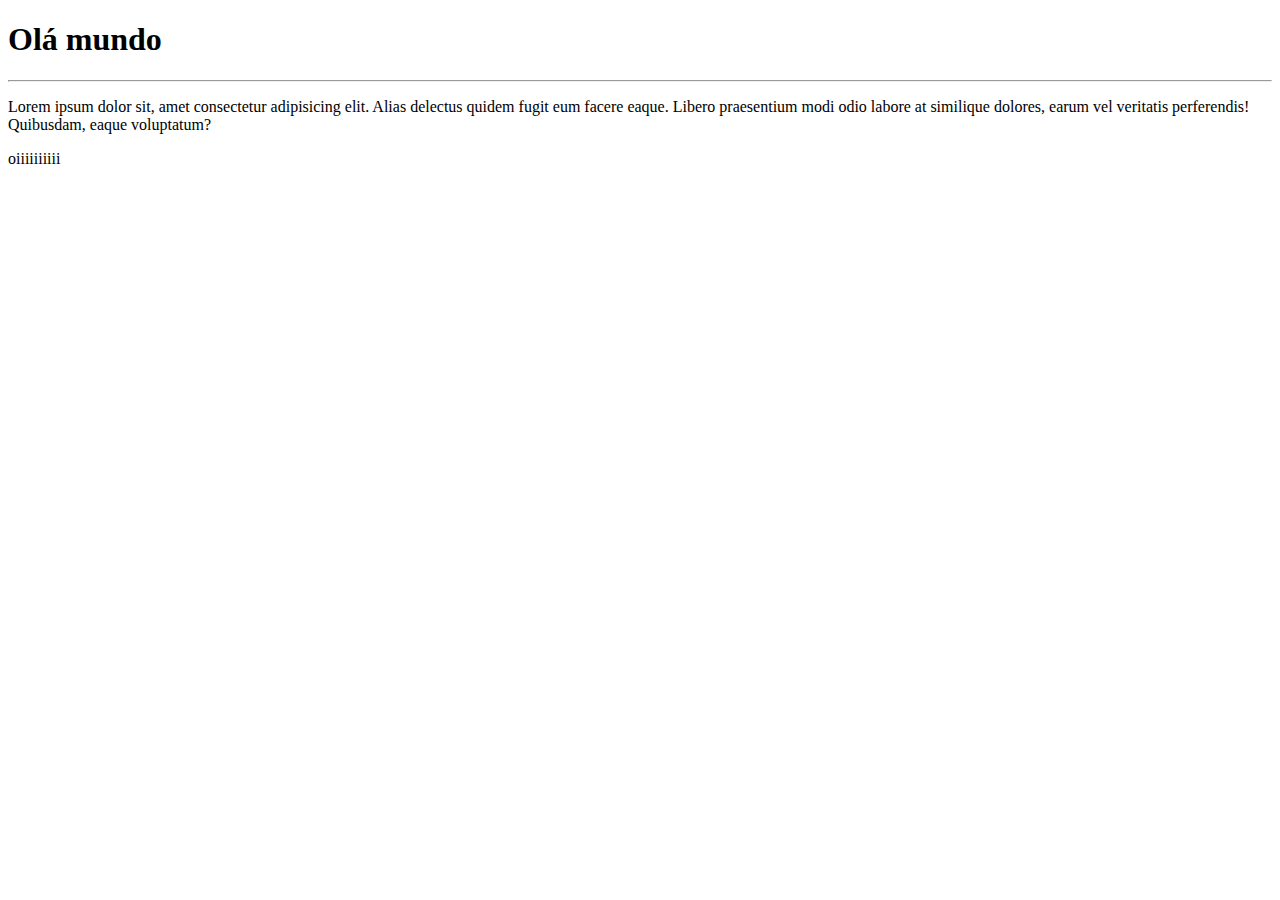
==== index.html @ c362e143 "index do blog" ====
<!DOCTYPE Html>
<html lang="pt-br">
<head>
    <meta charset="utf-8">
    <meta name="viewport" content="width=device-width, initial-scale= 1.0">
    <title>Meu primeiro site em repositório</title>

</head>
<body>
    <h1>Olá mundo</h1>
    <hr>
    <p>Lorem ipsum dolor sit, amet consectetur adipisicing elit. Alias delectus quidem fugit eum facere eaque. Libero praesentium modi odio labore at similique dolores, earum vel veritatis perferendis! Quibusdam, eaque voluptatum?</p>
    <p> oiiiiiiiiii </p>


</body>
</html>
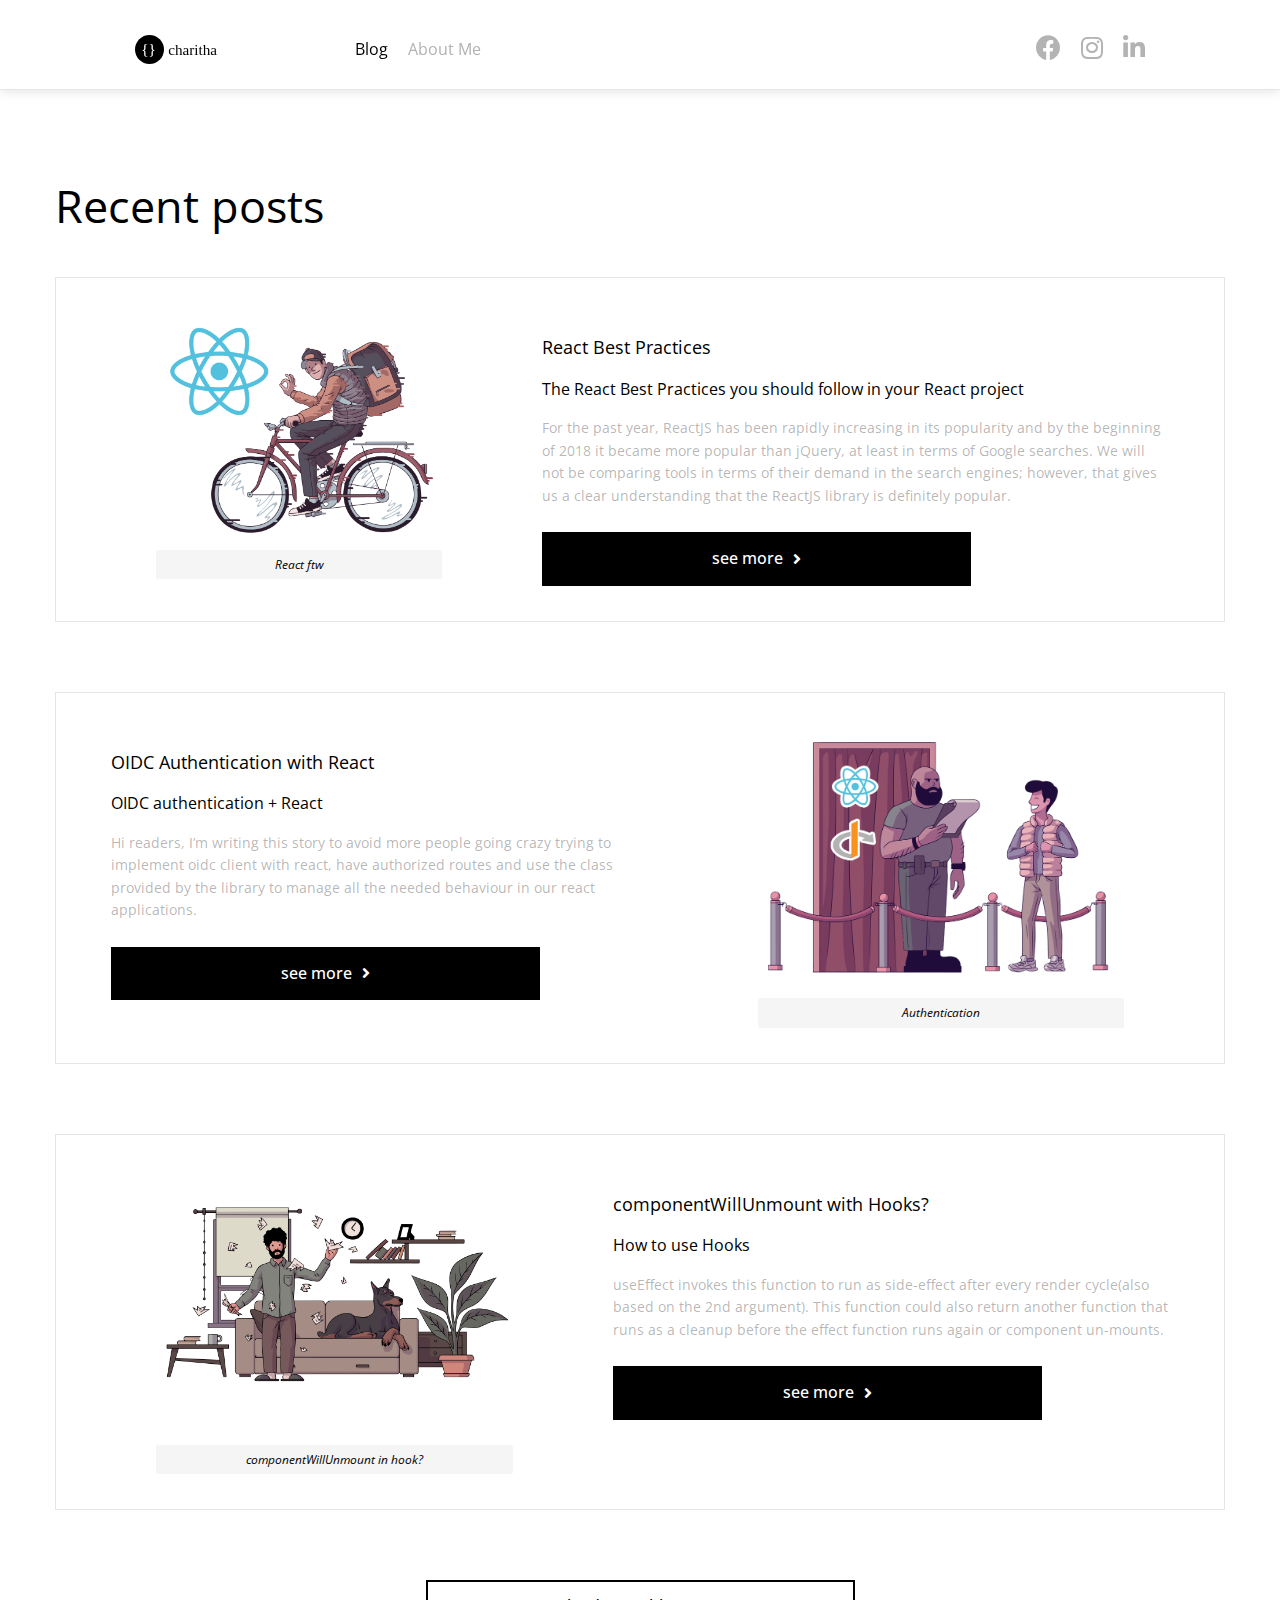
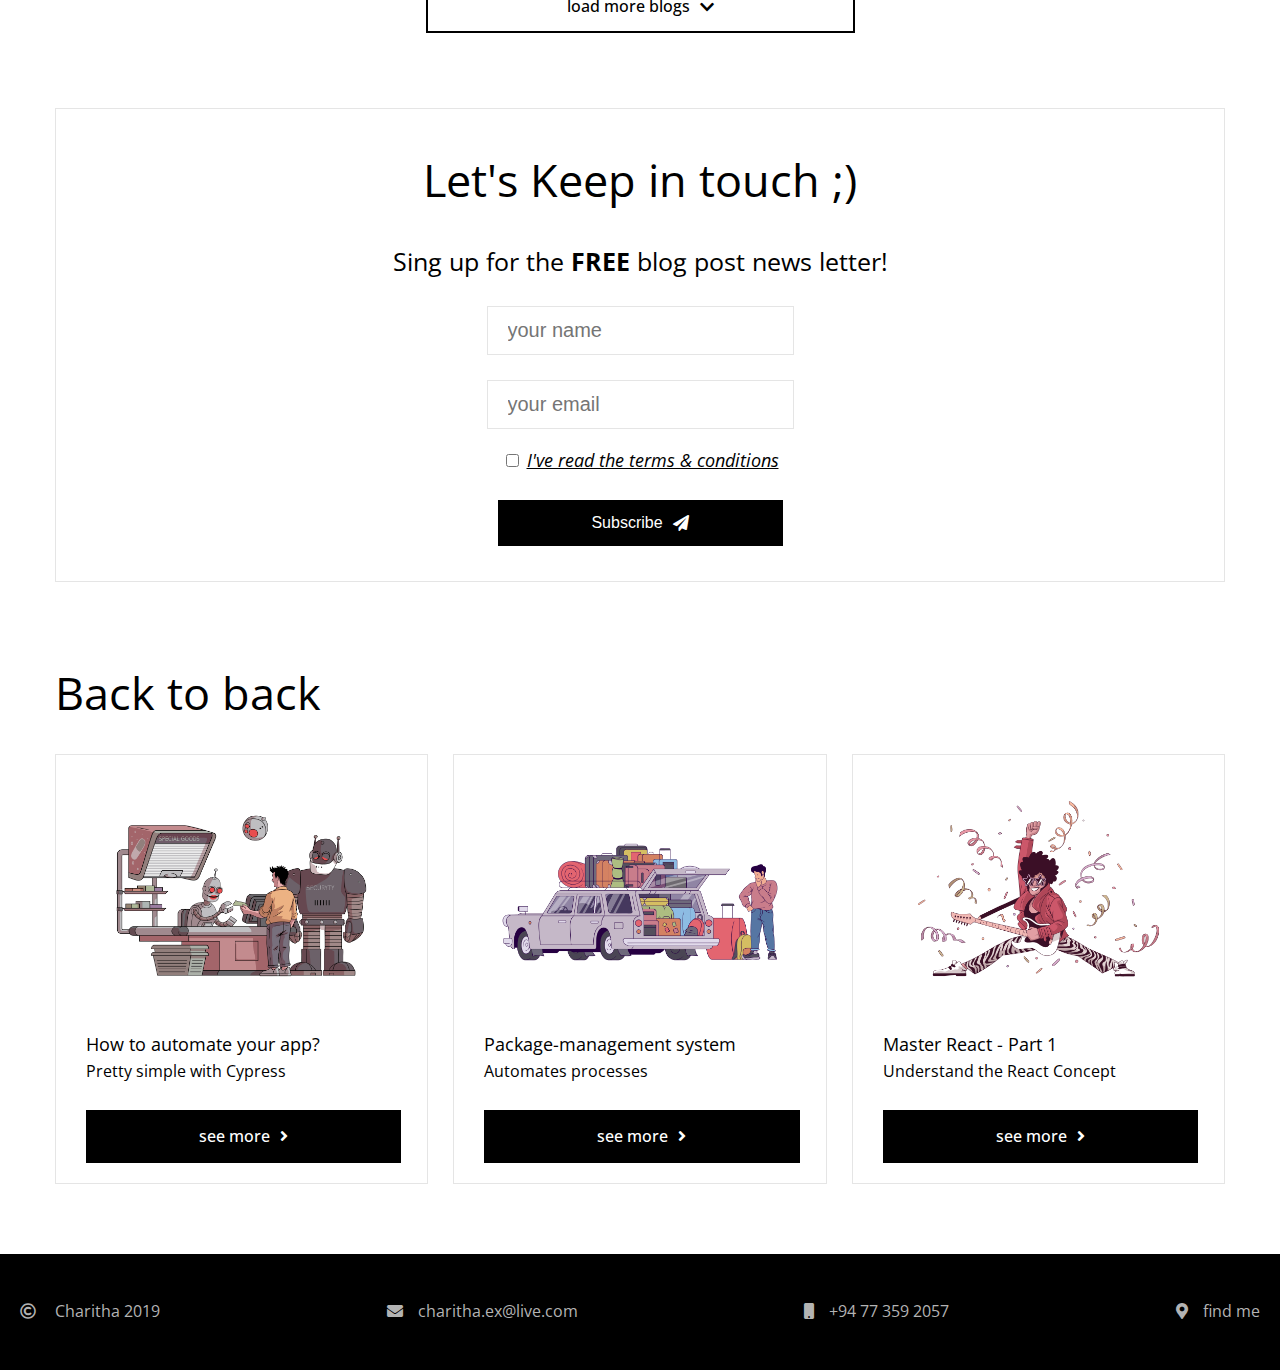
==== commit 247b471e: "adicao de template do blog" ====
--- a/index.html
+++ b/index.html
@@ -1,17 +1,234 @@
-<!DOCTYPE Html>
-<html lang="pt-br">
-<head>
-    <meta charset="utf-8">
-    <meta name="viewport" content="width=device-width, initial-scale= 1.0">
-    <title>Meu primeiro site em repositório</title>
-
-</head>
-<body>
-    <h1>Olá mundo</h1>
-    <hr>
-    <p>Lorem ipsum dolor sit, amet consectetur adipisicing elit. Alias delectus quidem fugit eum facere eaque. Libero praesentium modi odio labore at similique dolores, earum vel veritatis perferendis! Quibusdam, eaque voluptatum?</p>
-    <p> oiiiiiiiiii </p>
-
-
-</body>
-</html>+<!DOCTYPE html>
+<html lang="en">
+  <head>
+    <meta charset="UTF-8" />
+    <meta name="viewport" content="width=device-width, initial-scale=1.0" />
+    <meta http-equiv="X-UA-Compatible" content="ie=edge" />
+    <title>Personal blog</title>
+    <link rel="stylesheet" href="./styles/pages/home.css" />
+    <link
+      href="https://fonts.googleapis.com/css?family=Open+Sans:300,400,600,700&display=swap"
+      rel="stylesheet"
+    />
+    <link
+      rel="stylesheet"
+      href="https://cdnjs.cloudflare.com/ajax/libs/font-awesome/5.11.2/css/all.css"
+    />
+  </head>
+  <body>
+    <div class="home-page">
+      <header>
+        <nav id="menu">
+          <ul>
+            <li class="logo">
+              <figure>
+                <img src="./assets/dummy/site-logo.svg" alt="logo" />
+              </figure>
+            </li>
+            <li><a href="index.html" class="current">Blog</a></li>
+            <li><a href="#">About Me</a></li>
+            <li class="socials">
+              <ul>
+                <li>
+                  <a
+                    href="https://www.facebook.com/charitha.goonewardena"
+                    target="_blank"
+                    ><i class="fab fa-facebook"></i
+                  ></a>
+                </li>
+                <li>
+                  <a href="#"><i class="fab fa-instagram"></i></a>
+                </li>
+                <li>
+                  <a
+                    href="https://www.linkedin.com/in/charitha-g/"
+                    target="_blank"
+                    ><i class="fab fa-linkedin-in"></i
+                  ></a>
+                </li>
+              </ul>
+            </li>
+            <li class="icon" href="javascript:void(0);" onclick="myFunction()">
+              <i class="fas fa-bars"></i>
+            </li>
+          </ul>
+        </nav>
+      </header>
+
+      <section class="container">
+        <section class="recent-posts">
+          <h1>Recent posts</h1>
+
+          <article>
+            <figure>
+              <img
+                src="./assets//dummy/eastwood-order-completed.png"
+                alt="blog-image"
+              />
+              <figcaption>React ftw</figcaption>
+            </figure>
+            <section class="content">
+              <h2 class="title">React Best Practices</h2>
+              <h3 class="sub-title">
+                The React Best Practices you should follow in your React project
+              </h3>
+              <p class="summary">
+                For the past year, ReactJS has been rapidly increasing in
+                its popularity and by the beginning of 2018 it became more
+                popular than jQuery, at least in terms of Google searches. We
+                will not be comparing tools in terms of their demand in the
+                search engines; however, that gives us a clear understanding
+                that the ReactJS library is definitely popular.
+              </p>
+              <a href="./pages/blog-post.html" class="btn">
+                see more <i class="fas fa-angle-right"></i>
+              </a>
+            </section>
+          </article>
+
+          <article>
+            <figure>
+              <img
+                src="./assets//dummy/eastwood-delivery.png"
+                alt="blog-image"
+              />
+              <figcaption>Authentication</figcaption>
+            </figure>
+            <section class="content">
+              <h2 class="title">OIDC Authentication with React</h2>
+              <h3 class="sub-title">OIDC authentication + React</h3>
+              <p class="summary">
+                Hi readers, I’m writing this story to avoid more people going
+                crazy trying to implement oidc client with react, have
+                authorized routes and use the class provided by the library to
+                manage all the needed behaviour in our react applications.
+              </p>
+              <a href="./pages/blog-post.html" class="btn"
+                >see more <i class="fas fa-angle-right"></i
+              ></a>
+            </section>
+          </article>
+
+          <article>
+            <figure>
+              <img
+                src="./assets//dummy/eastwood-unsubscribed.png"
+                alt="blog-image"
+              />
+              <figcaption>componentWillUnmount in hook?</figcaption>
+            </figure>
+            <section class="content">
+              <h2 class="title">componentWillUnmount with Hooks?</h2>
+              <h3 class="sub-title">How to use Hooks</h3>
+              <p class="summary">
+                useEffect invokes this function to run as side-effect after
+                every render cycle(also based on the 2nd argument). This
+                function could also return another function that runs as a
+                cleanup before the effect function runs again or component
+                un-mounts.
+              </p>
+              <a href="./pages/blog-post.html" class="btn"
+                >see more <i class="fas fa-angle-right"></i
+              ></a>
+            </section>
+          </article>
+
+          <section class="more-blogs">
+            <a class="btn" href="#"
+              >load more blogs<i class="fas fa-chevron-down"></i>
+            </a>
+          </section>
+        </section>
+
+        <section class="subscribe">
+          <h1>Let's Keep in touch ;)</h1>
+          <p>Sing up for the <strong>FREE</strong> blog post news letter!</p>
+          <input type="text" placeholder="your name" />
+          <input type="email" placeholder="your email" />
+          <label>
+            <input type="checkbox" value="" />
+            <ins><i> I've read the terms & conditions </i></ins>
+          </label>
+          <button class="btn subs-btn">
+            Subscribe<i class="fas fa-paper-plane"></i>
+          </button>
+        </section>
+
+        <section class="old-posts">
+          <h1>Back to back</h1>
+          <div class="posts-wrapper">
+            <article>
+              <figure>
+                <img
+                  src="./assets//dummy/payment-processed-2.png"
+                  alt="blog-image"
+                />
+              </figure>
+              <section class="content">
+                <h2>How to automate your app?</h2>
+                <h3>Pretty simple with Cypress</h3>
+                <a href="./pages/blog-post.html" class="btn">
+                  see more
+                  <i class="fas fa-angle-right"></i>
+                </a>
+              </section>
+            </article>
+
+            <article>
+              <figure>
+                <img
+                  src="./assets//dummy/eastwood-downloading.png"
+                  alt="blog-image"
+                />
+              </figure>
+              <section class="content">
+                <h2>Package-management system</h2>
+                <h3>Automates processes</h3>
+                <a href="./pages/blog-post.html" class="btn">
+                  see more
+                  <i class="fas fa-angle-right"></i>
+                </a>
+              </section>
+            </article>
+
+            <article>
+              <figure>
+                <img src="./assets//dummy/eastwood-done.png" alt="blog-image" />
+              </figure>
+              <section class="content">
+                <h2>Master React - Part 1</h2>
+                <h3>Understand the React Concept</h3>
+                <a href="./pages/blog-post.html" class="btn">
+                  see more
+                  <i class="fas fa-angle-right"></i>
+                </a>
+              </section>
+            </article>
+          </div>
+        </section>
+      </section>
+
+      <footer>
+        <ul>
+          <li><i class="far fa-copyright"></i> Charitha 2019</li>
+          <li><i class="fas fa-envelope"></i>charitha.ex@live.com</li>
+          <li><i class="fas fa-mobile"></i>+94 77 359 2057</li>
+          <li><i class="fas fa-map-marker-alt"></i>find me</li>
+        </ul>
+      </footer>
+    </div>
+
+    <script>
+      function myFunction() {
+        var x = document.getElementById("menu");
+        console.log("menu clicked");
+        console.log(x.className);
+        if (x.className === "") {
+          x.className += " responsive";
+        } else {
+          x.className = "";
+        }
+      }
+    </script>
+  </body>
+</html>
--- a/styles/pages/home.css
+++ b/styles/pages/home.css
@@ -0,0 +1,183 @@
+/* imports common/reusable styles */
+@import "../base/reset.css"; /* removes browser default styles */
+@import "../base/typography.css"; /* add styles related to font face */
+@import "../base/container.css"; /* add styles related to header */
+@import "../components/header.css"; /* add styles related to header */
+@import "../components/button.css"; /* add styles related to buttons */
+@import "../components/input.css"; /* add styles related to buttons */
+@import "../components/subscribe.css"; /* add styles related to buttons */
+@import "../components/footer.css"; /* add styles related to footer */
+
+/* Grid layout of the home page */
+.home-page {
+  display: grid;
+  grid-template-columns: 1fr;
+  grid-template-areas:
+    "header"
+    "main"
+    "footer";
+}
+
+header {
+  grid-area: header;
+}
+
+.container {
+  grid-area: main;
+}
+
+footer {
+  grid-area: footer;
+}
+
+/* Rest of the styles*/
+
+.recent-posts {
+  margin-top: 80px;
+}
+
+.recent-posts h1 {
+  margin: 25px 0;
+}
+
+.recent-posts article {
+  border: 1px solid rgba(0, 0, 0, 0.1);
+  margin: 35px 0;
+  padding: 30px 30px 20px 30px;
+  transition: all 0.3s ease-out;
+}
+
+.recent-posts article:hover {
+  box-shadow: 0 10px 20px 0 rgba(0, 0, 0, 0.1);
+}
+
+article figure {
+  width: 100%;
+}
+
+figure img {
+  width: 100%;
+}
+
+article .content {
+  display: flex;
+  flex-direction: column;
+  align-items: center;
+}
+
+article .title {
+  margin-top: 20px;
+}
+
+article .sub-title {
+  margin-top: 15px;
+}
+
+article .summary {
+  margin-top: 15px;
+  color: rgba(0, 0, 0, 0.3);
+  text-align: center;
+}
+
+article .btn {
+  margin-top: 25px;
+}
+
+article figure  figcaption{
+  text-align: center;
+  background: rgba(0, 0, 0, 0.04);
+  border-radius: 2px;
+  font-style: italic;
+  font-size: 12px;
+  padding: 5px 0;
+}
+
+.more-blogs {
+  margin: 35px 0 75px 0;
+  display: flex;
+  justify-content: center;
+}
+
+.more-blogs a {
+  background-color: white;
+  color: black;
+}
+
+.old-posts h1 {
+  margin: 25px 0;
+}
+
+.old-posts article {
+  border: 1px solid rgba(0, 0, 0, 0.1);
+  margin: 35px 0;
+  padding: 30px 30px 20px 30px;
+  transition: all 0.3s ease-out;
+}
+
+.old-posts article:hover {
+  box-shadow: 0 10px 20px 0 rgba(0, 0, 0, 0.1);
+}
+
+
+@media screen and (min-width: 600px) {
+  h1 {
+    text-align: left;
+  }
+
+  a.btn {
+    max-width: 425px;
+  }
+
+  .recent-posts {
+    margin-top: 120px;
+  }
+
+  
+  .recent-posts article {
+    display: flex;
+    padding: 35px 55px;
+    margin-bottom: 70px;
+  }
+
+  article:nth-child(3) {
+    flex-direction: row-reverse;
+  }
+
+  article figure {
+    margin: 0 100px 0 45px;
+  }
+
+ 
+  article:nth-child(3) figure {
+    margin: 0 45px 0 100px;
+  }
+
+  article .content {
+    align-items: inherit;
+  }
+
+  .content .summary {
+    text-align: initial;
+  }
+
+  .old-posts {
+    margin-top: 75px;
+  }
+
+  .old-posts .posts-wrapper {
+    display: flex;
+  }
+
+  .old-posts .posts-wrapper article {
+    position: relative;
+    margin: 0 25px 0 0;
+  }
+  .old-posts .posts-wrapper article:nth-child(3) {
+    margin-right: 0;
+  }
+
+  .old-posts .posts-wrapper article figure {
+    margin: 0;
+    min-height: 245px;
+  }
+}
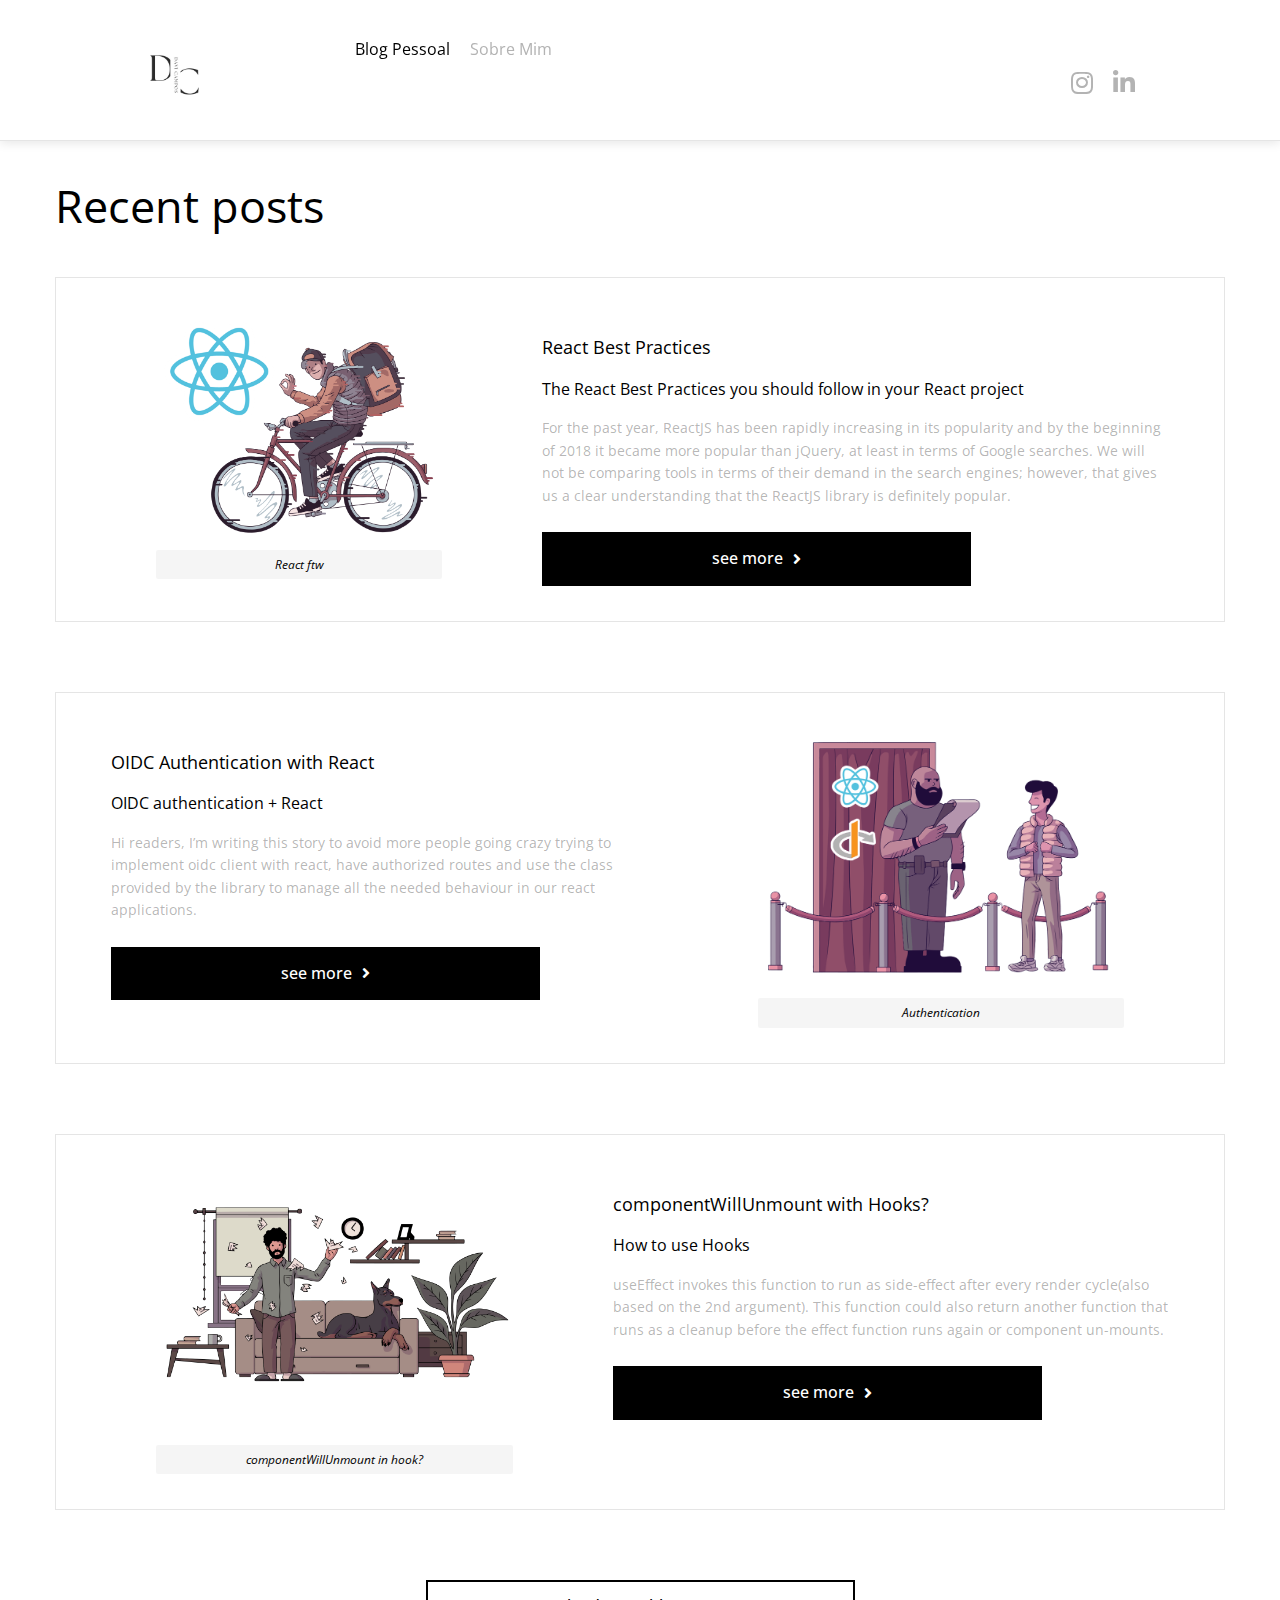
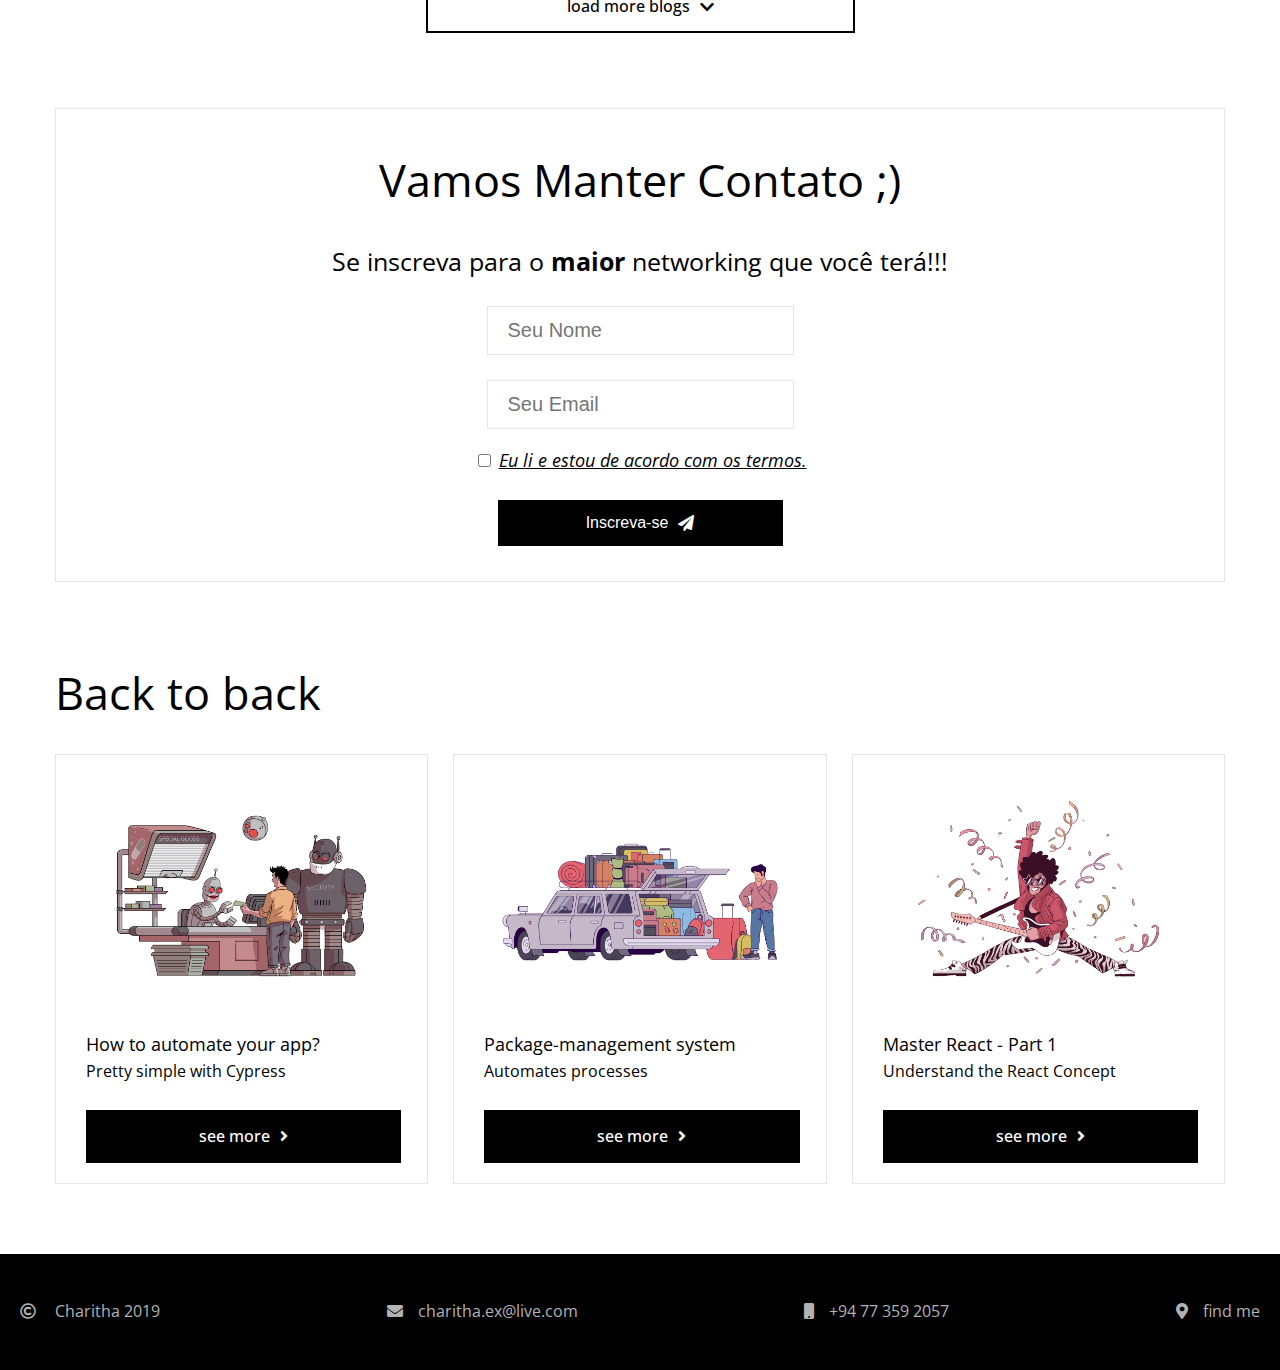
==== commit a7e3a29f: "mudança de logo e algumas alterações de titulo na main page" ====
--- a/index.html
+++ b/index.html
@@ -1,10 +1,10 @@
 <!DOCTYPE html>
-<html lang="en">
+<html lang="pt-br">
   <head>
-    <meta charset="UTF-8" />
+    <meta charset="UTF-8">
     <meta name="viewport" content="width=device-width, initial-scale=1.0" />
     <meta http-equiv="X-UA-Compatible" content="ie=edge" />
-    <title>Personal blog</title>
+    <title>Blog - Davi</title>
     <link rel="stylesheet" href="./styles/pages/home.css" />
     <link
       href="https://fonts.googleapis.com/css?family=Open+Sans:300,400,600,700&display=swap"
@@ -22,26 +22,27 @@
           <ul>
             <li class="logo">
               <figure>
-                <img src="./assets/dummy/site-logo.svg" alt="logo" />
+                <img src="./assets/dummy/site-logo.jpg" alt="logo" />
               </figure>
             </li>
-            <li><a href="index.html" class="current">Blog</a></li>
-            <li><a href="#">About Me</a></li>
+            <li><a href="index.html" class="current">Blog Pessoal</a></li>
+            <li><a href="pages/blog-post.html">Sobre Mim</a></li>
             <li class="socials">
               <ul>
                 <li>
-                  <a
+                  <!--<a
                     href="https://www.facebook.com/charitha.goonewardena"
                     target="_blank"
                     ><i class="fab fa-facebook"></i
-                  ></a>
+                  ></a>-->
                 </li>
                 <li>
-                  <a href="#"><i class="fab fa-instagram"></i></a>
+                  <a href="https://www.instagram.com/ogdavas">
+                    <i class="fab fa-instagram"></i></a>
                 </li>
                 <li>
                   <a
-                    href="https://www.linkedin.com/in/charitha-g/"
+                    href="https://www.linkedin.com/in/davicampos7/"
                     target="_blank"
                     ><i class="fab fa-linkedin-in"></i
                   ></a>
@@ -141,16 +142,16 @@
         </section>
 
         <section class="subscribe">
-          <h1>Let's Keep in touch ;)</h1>
-          <p>Sing up for the <strong>FREE</strong> blog post news letter!</p>
-          <input type="text" placeholder="your name" />
-          <input type="email" placeholder="your email" />
+          <h1>Vamos Manter Contato ;)</h1>
+          <p>Se inscreva para o <strong>maior</strong> networking que você terá!!! </p>
+          <input type="text" placeholder="Seu Nome" />
+          <input type="email" placeholder="Seu Email" />
           <label>
             <input type="checkbox" value="" />
-            <ins><i> I've read the terms & conditions </i></ins>
+            <ins><i>Eu li e estou de acordo com os termos.</i></ins>
           </label>
           <button class="btn subs-btn">
-            Subscribe<i class="fas fa-paper-plane"></i>
+            Inscreva-se <i class="fas fa-paper-plane"></i>
           </button>
         </section>
 
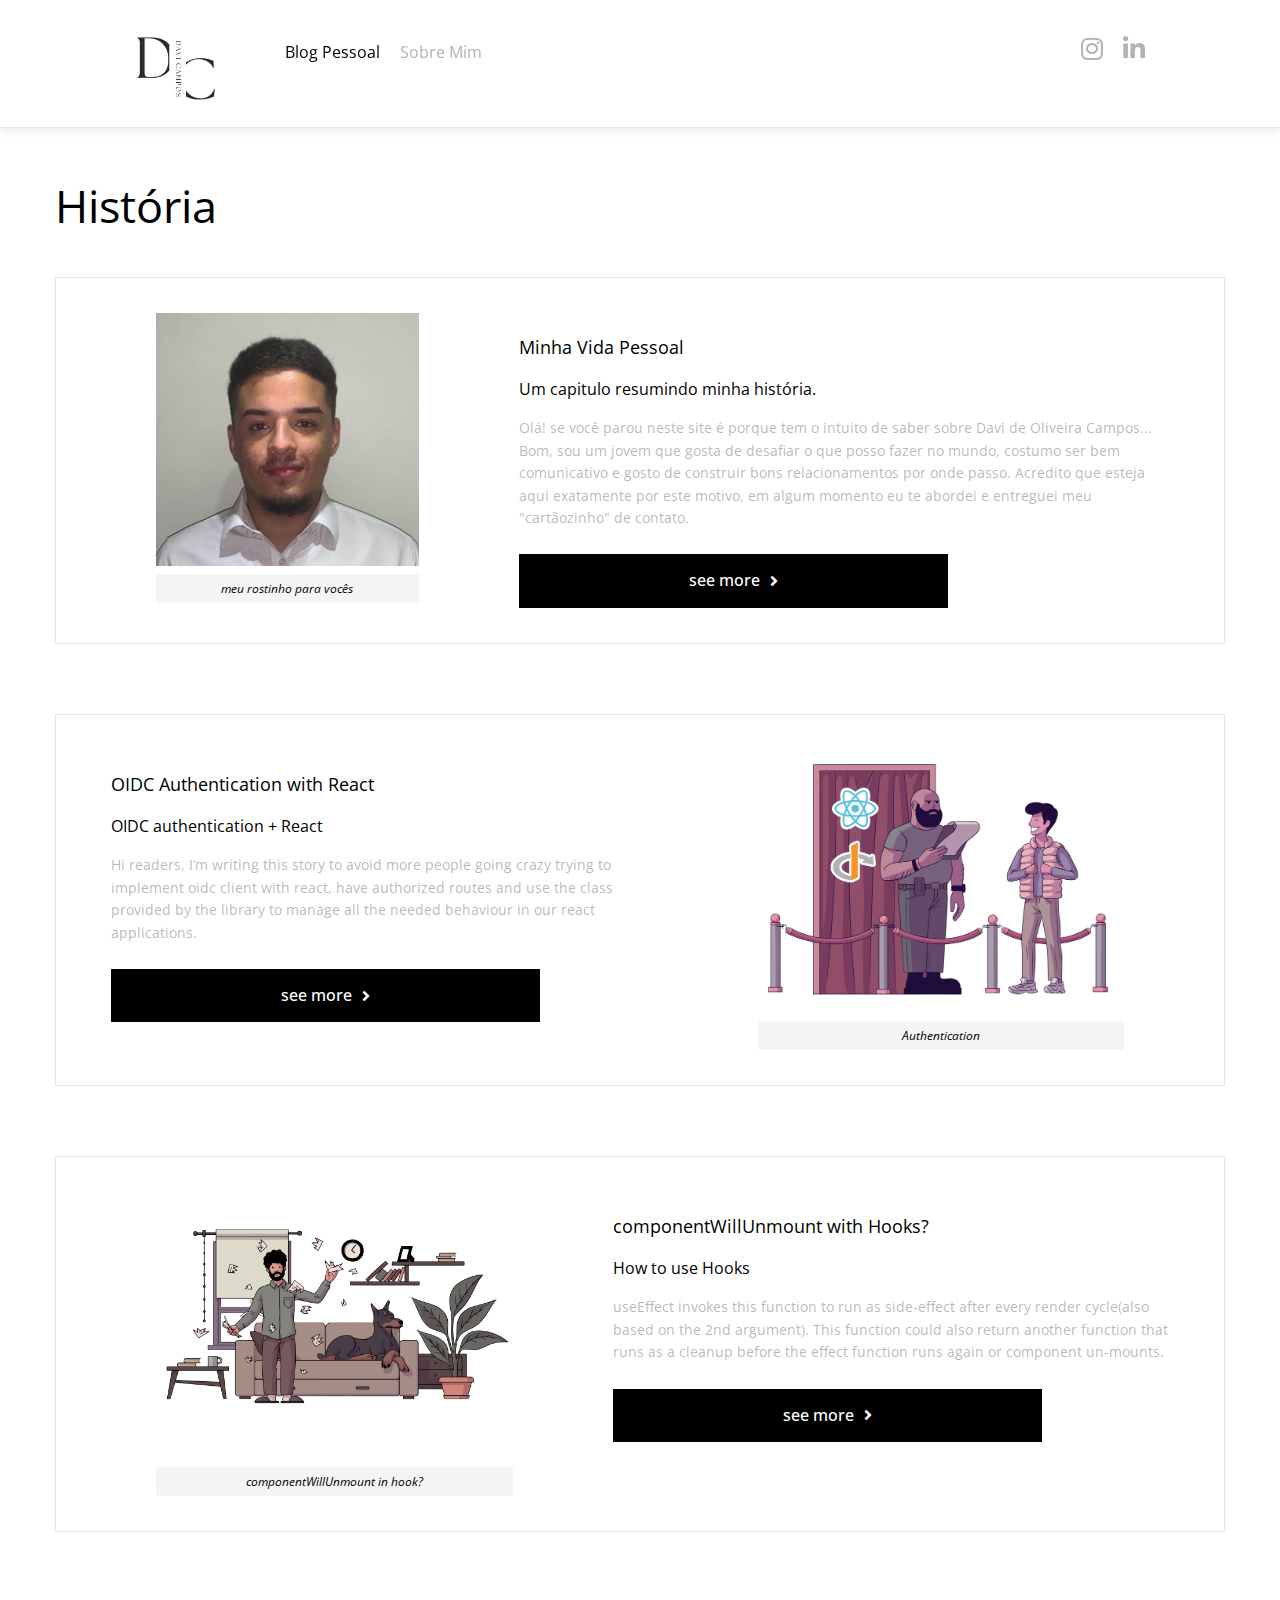
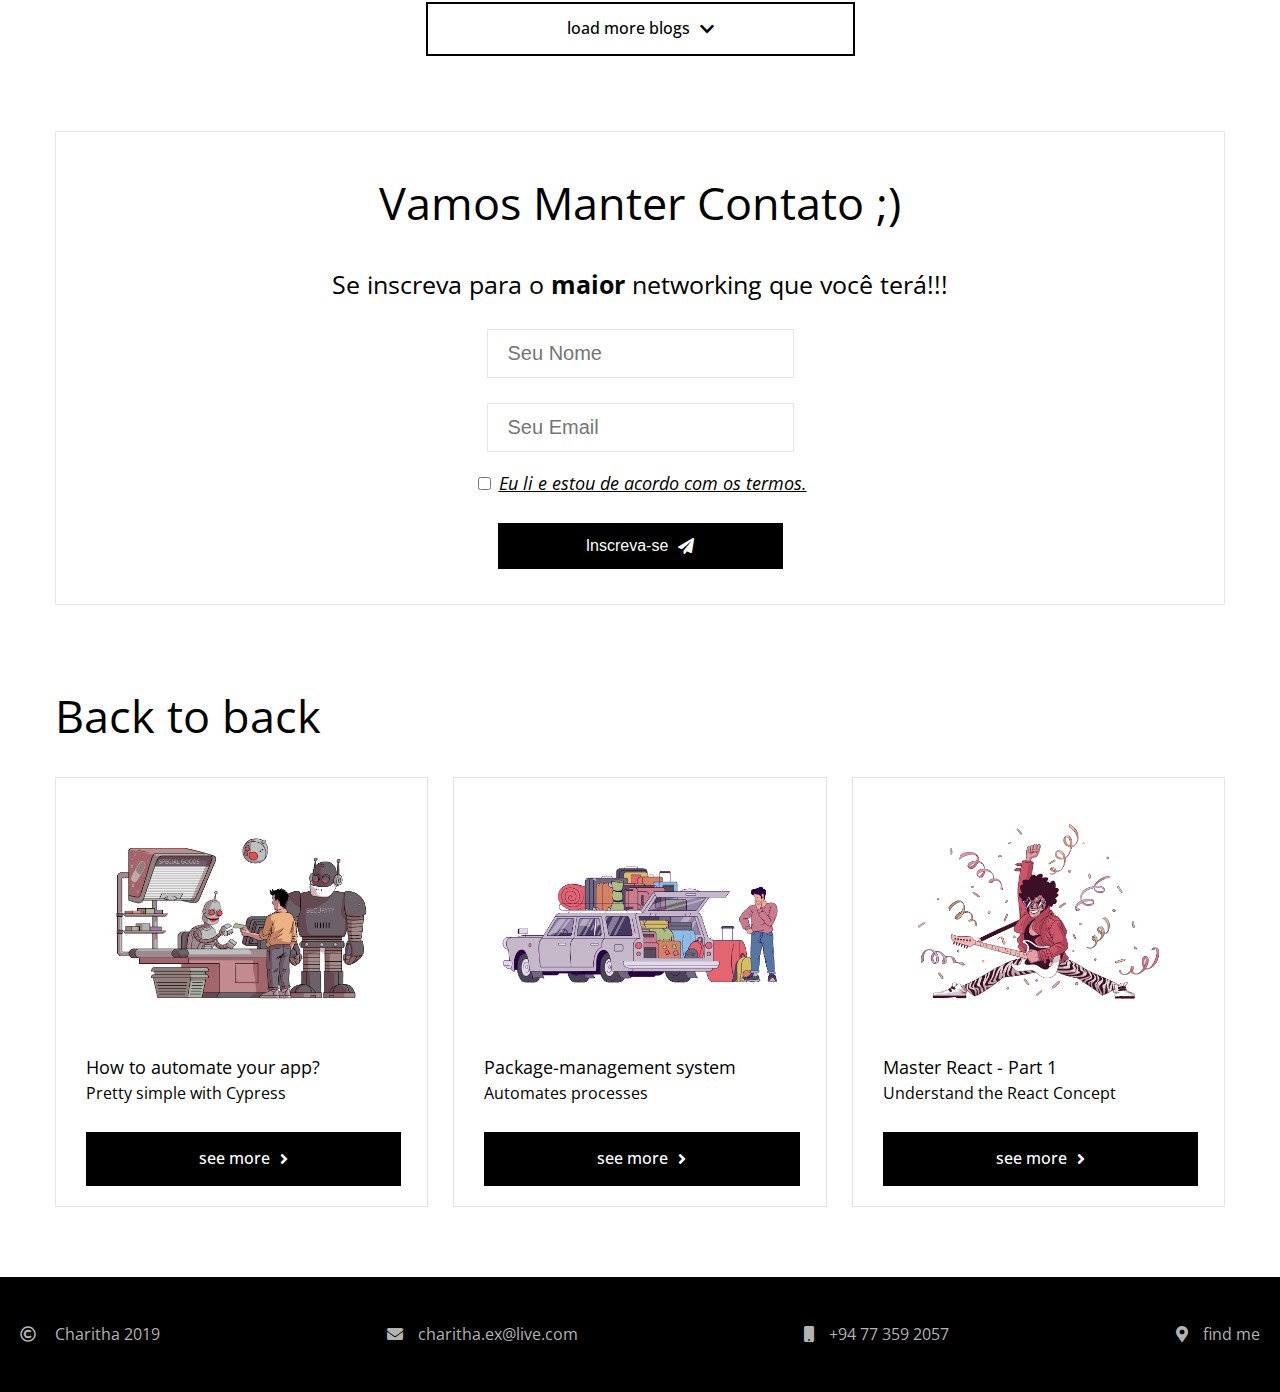
==== commit fc4ba26c: "mudança de imagens e de alguns titulos" ====
--- a/index.html
+++ b/index.html
@@ -58,28 +58,28 @@
 
       <section class="container">
         <section class="recent-posts">
-          <h1>Recent posts</h1>
+          <h1>História</h1>
 
           <article>
             <figure>
               <img
-                src="./assets//dummy/eastwood-order-completed.png"
+                src="./assets//dummy/rosto_Home.jpeg"
                 alt="blog-image"
               />
-              <figcaption>React ftw</figcaption>
+              <figcaption>meu rostinho para vocês</figcaption>
             </figure>
             <section class="content">
-              <h2 class="title">React Best Practices</h2>
+              <h2 class="title"> Minha Vida Pessoal </h2>
               <h3 class="sub-title">
-                The React Best Practices you should follow in your React project
+                Um capitulo resumindo minha história.
               </h3>
               <p class="summary">
-                For the past year, ReactJS has been rapidly increasing in
-                its popularity and by the beginning of 2018 it became more
-                popular than jQuery, at least in terms of Google searches. We
-                will not be comparing tools in terms of their demand in the
-                search engines; however, that gives us a clear understanding
-                that the ReactJS library is definitely popular.
+                Olá! se você parou neste site é porque tem o intuito de saber sobre
+                Davi de Oliveira Campos... Bom, sou um jovem que gosta de 
+                desafiar o que posso fazer no mundo, costumo ser bem comunicativo e 
+                gosto de construir bons relacionamentos por onde passo. Acredito que esteja aqui
+                exatamente por este motivo, em algum momento eu te abordei e entreguei meu "cartãozinho"
+                de contato.  
               </p>
               <a href="./pages/blog-post.html" class="btn">
                 see more <i class="fas fa-angle-right"></i>
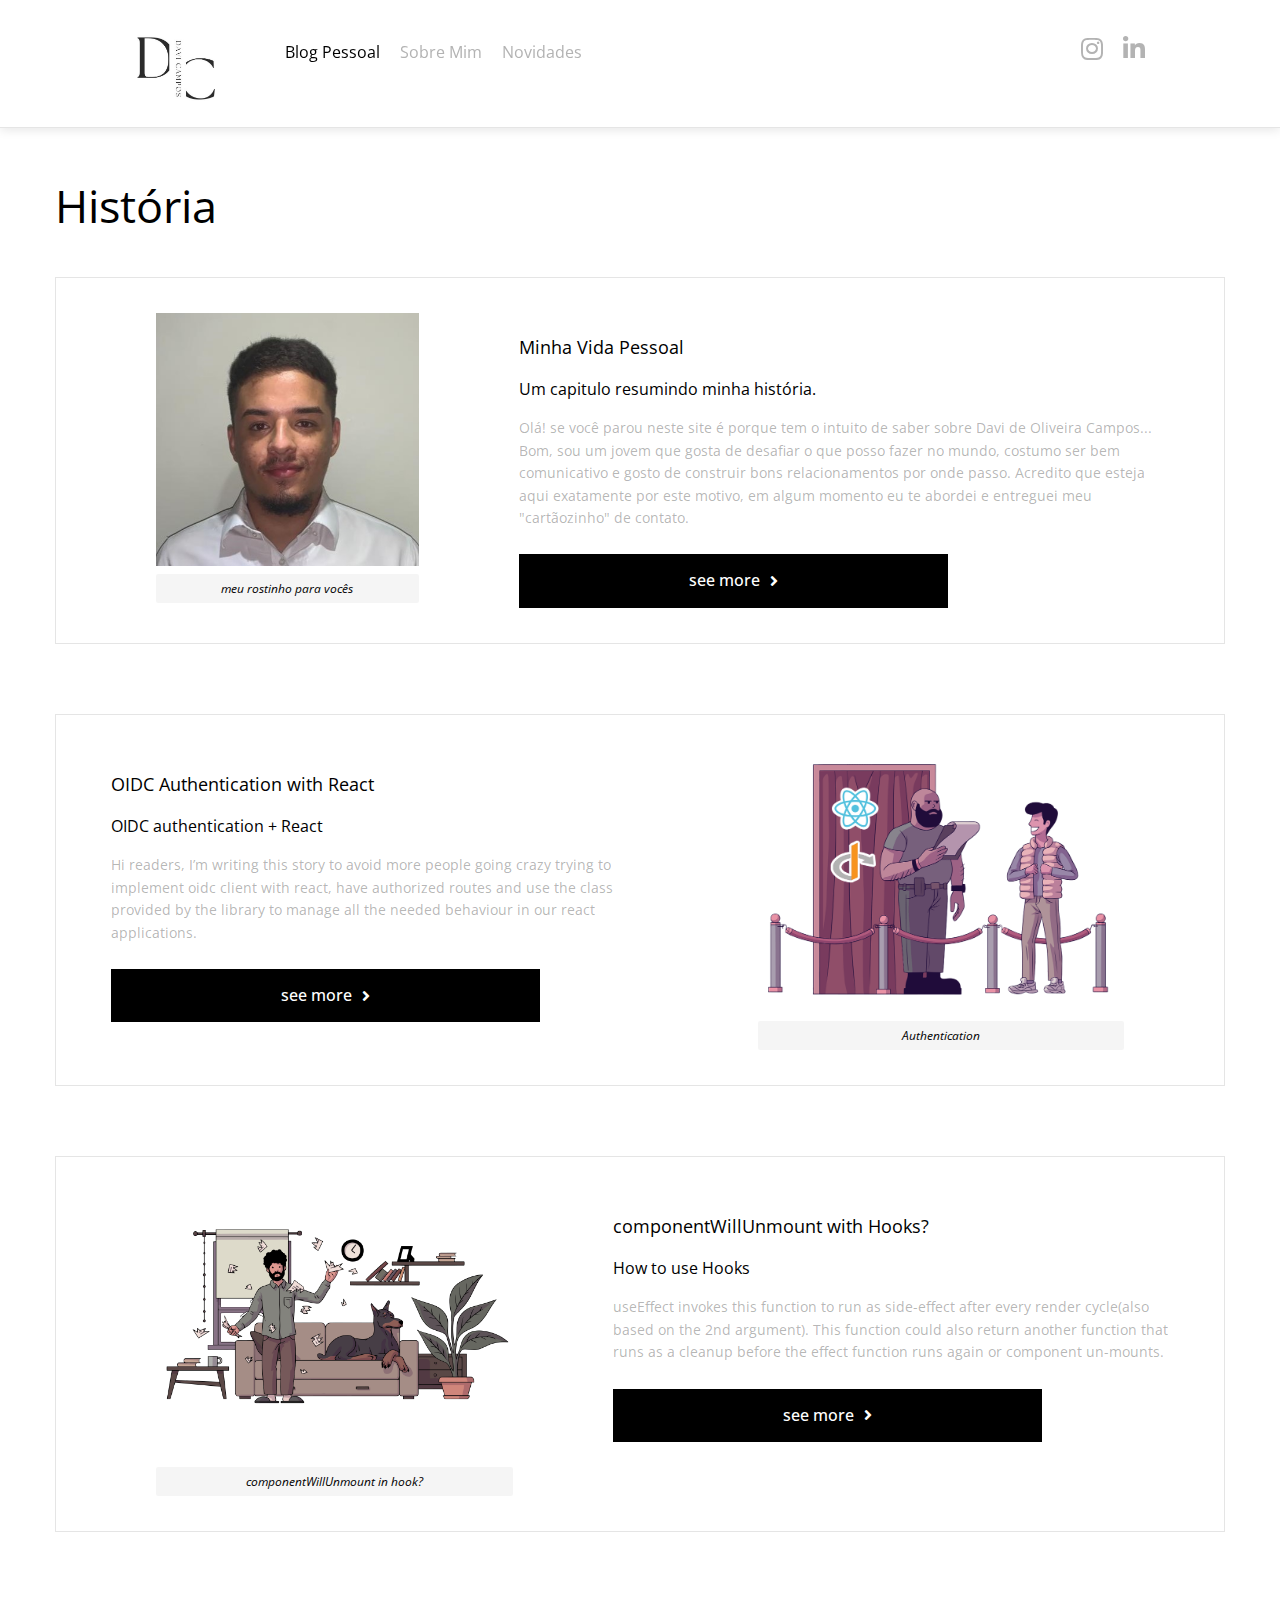
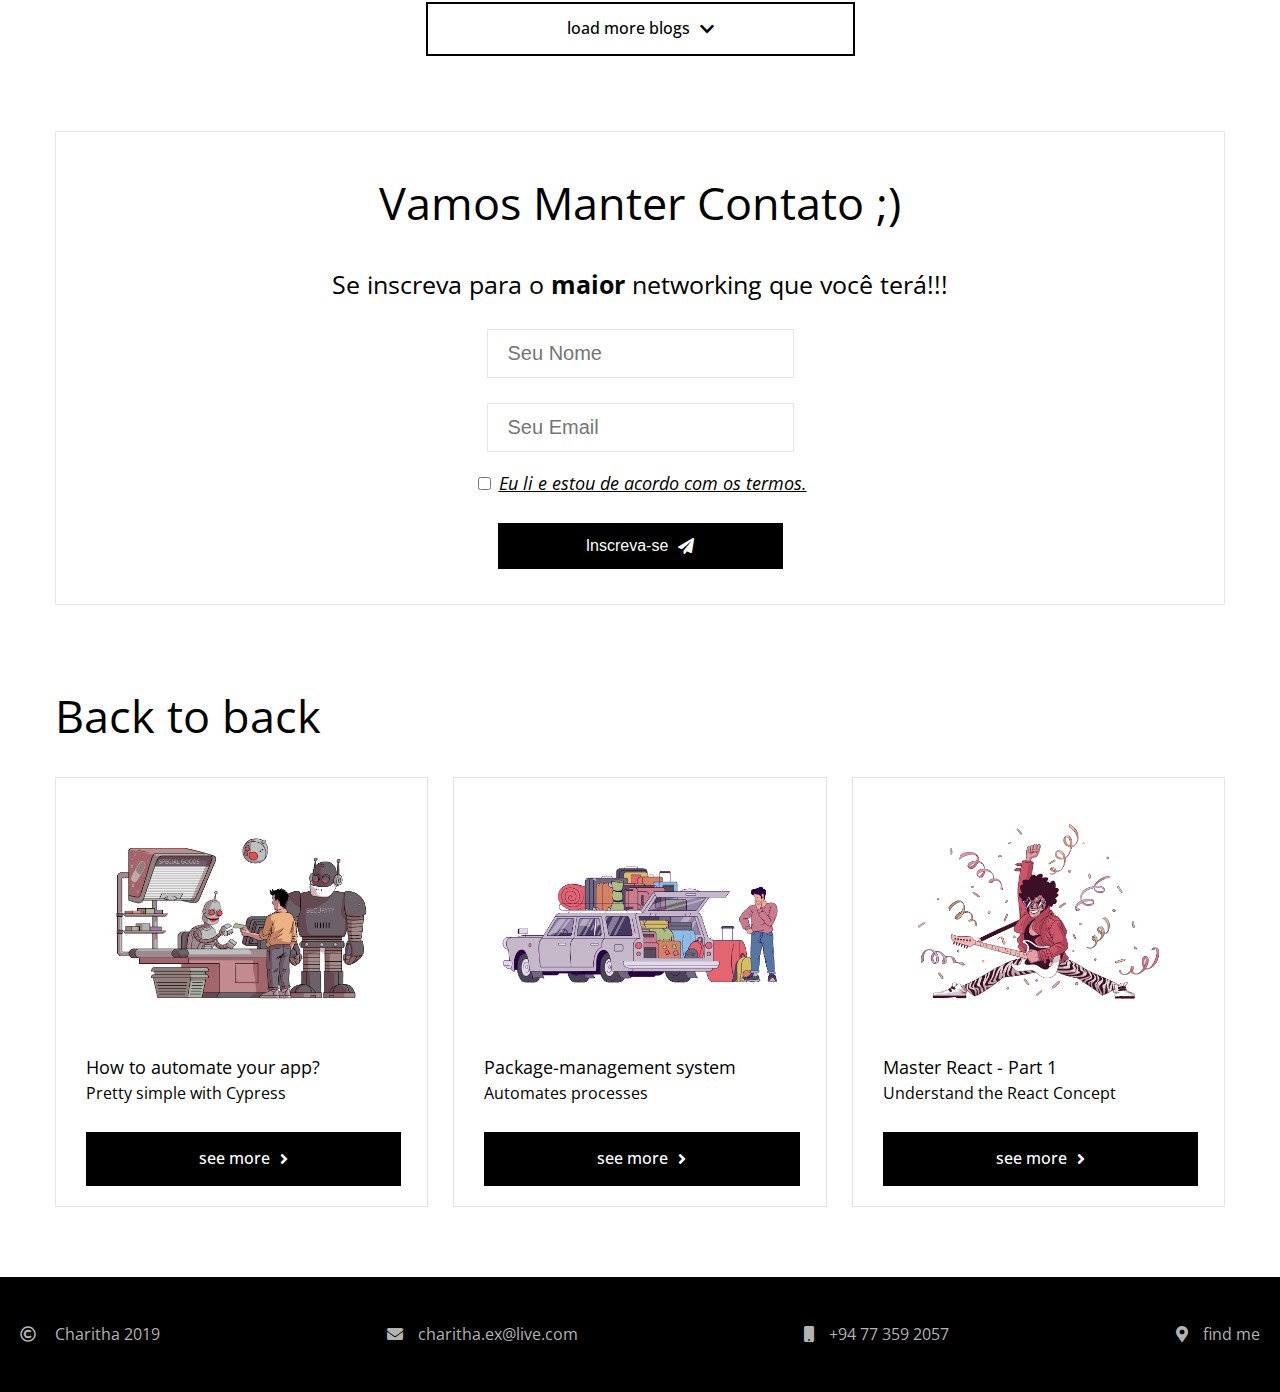
==== commit adb95017: "add de pagina de novidades para o blog pessoal" ====
--- a/index.html
+++ b/index.html
@@ -27,6 +27,7 @@
             </li>
             <li><a href="index.html" class="current">Blog Pessoal</a></li>
             <li><a href="pages/blog-post.html">Sobre Mim</a></li>
+            <li><a href="pages/blog-news.html">Novidades</a></li>
             <li class="socials">
               <ul>
                 <li>
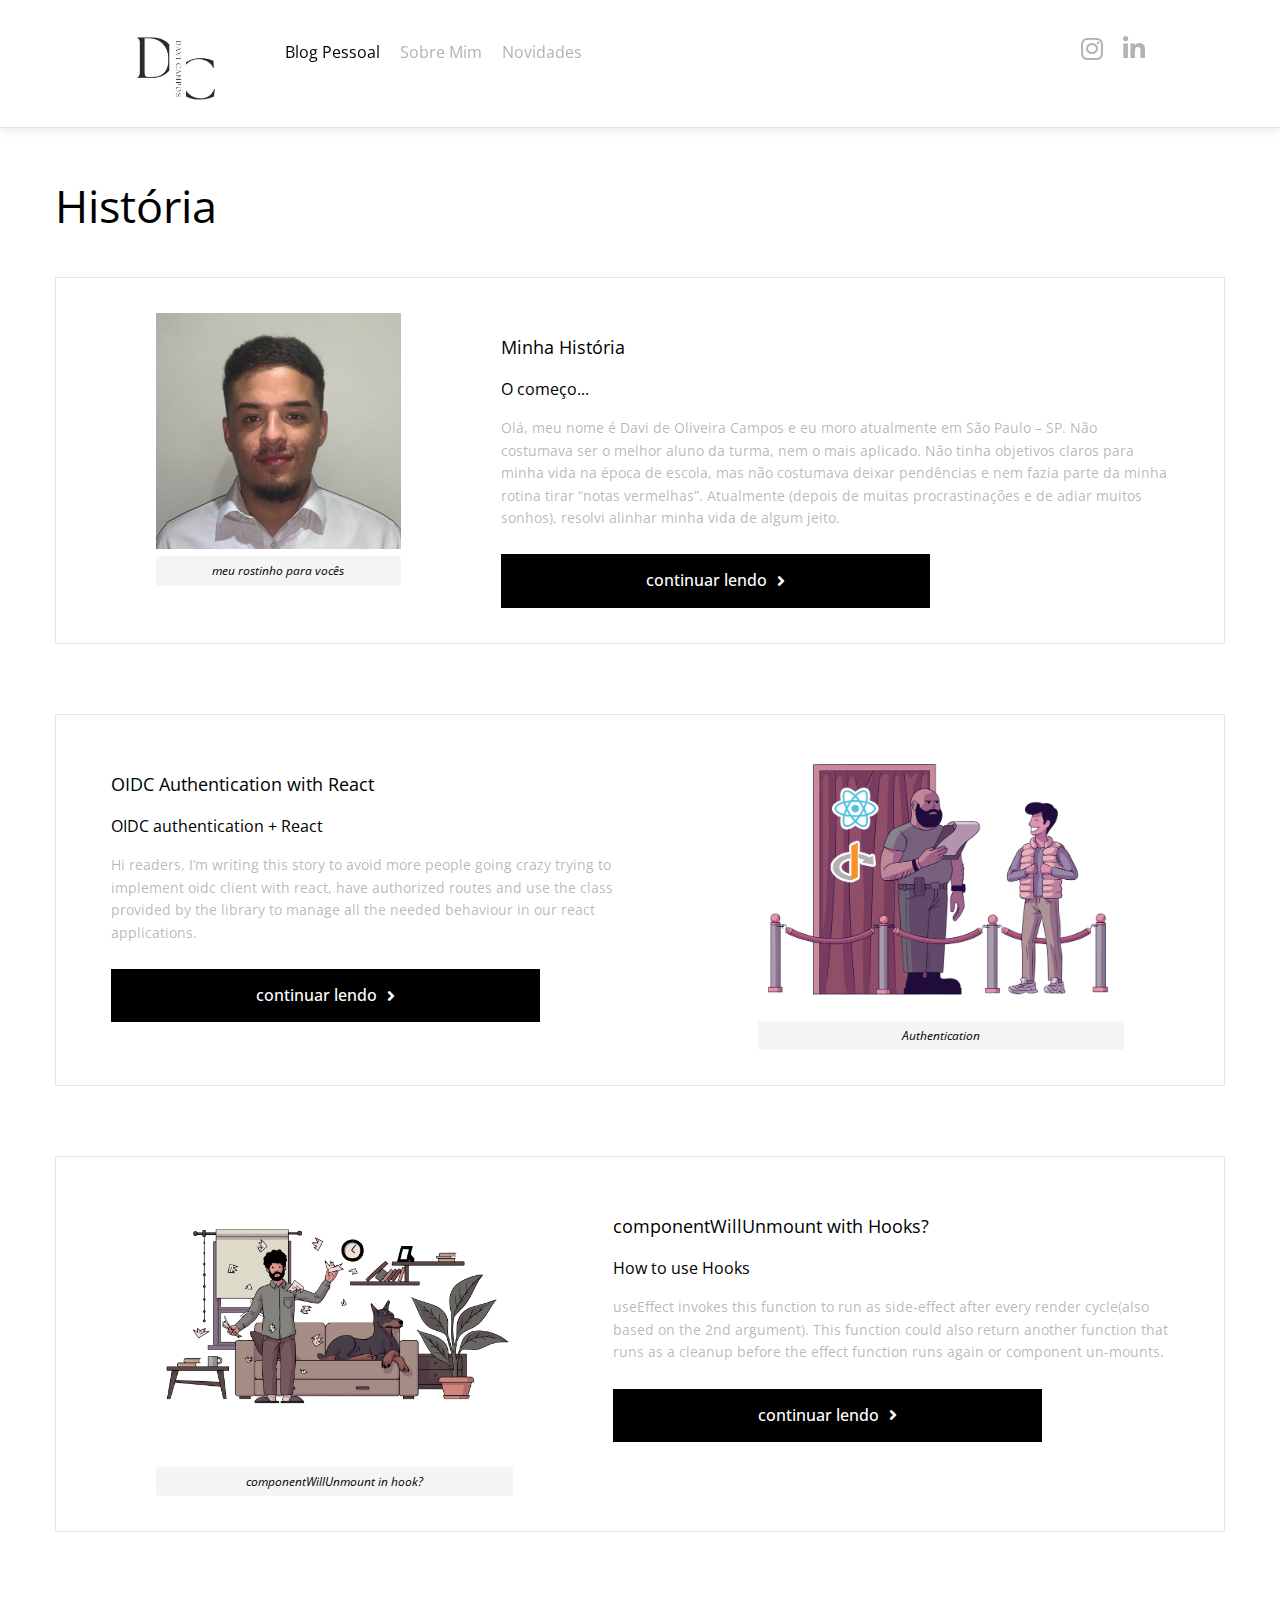
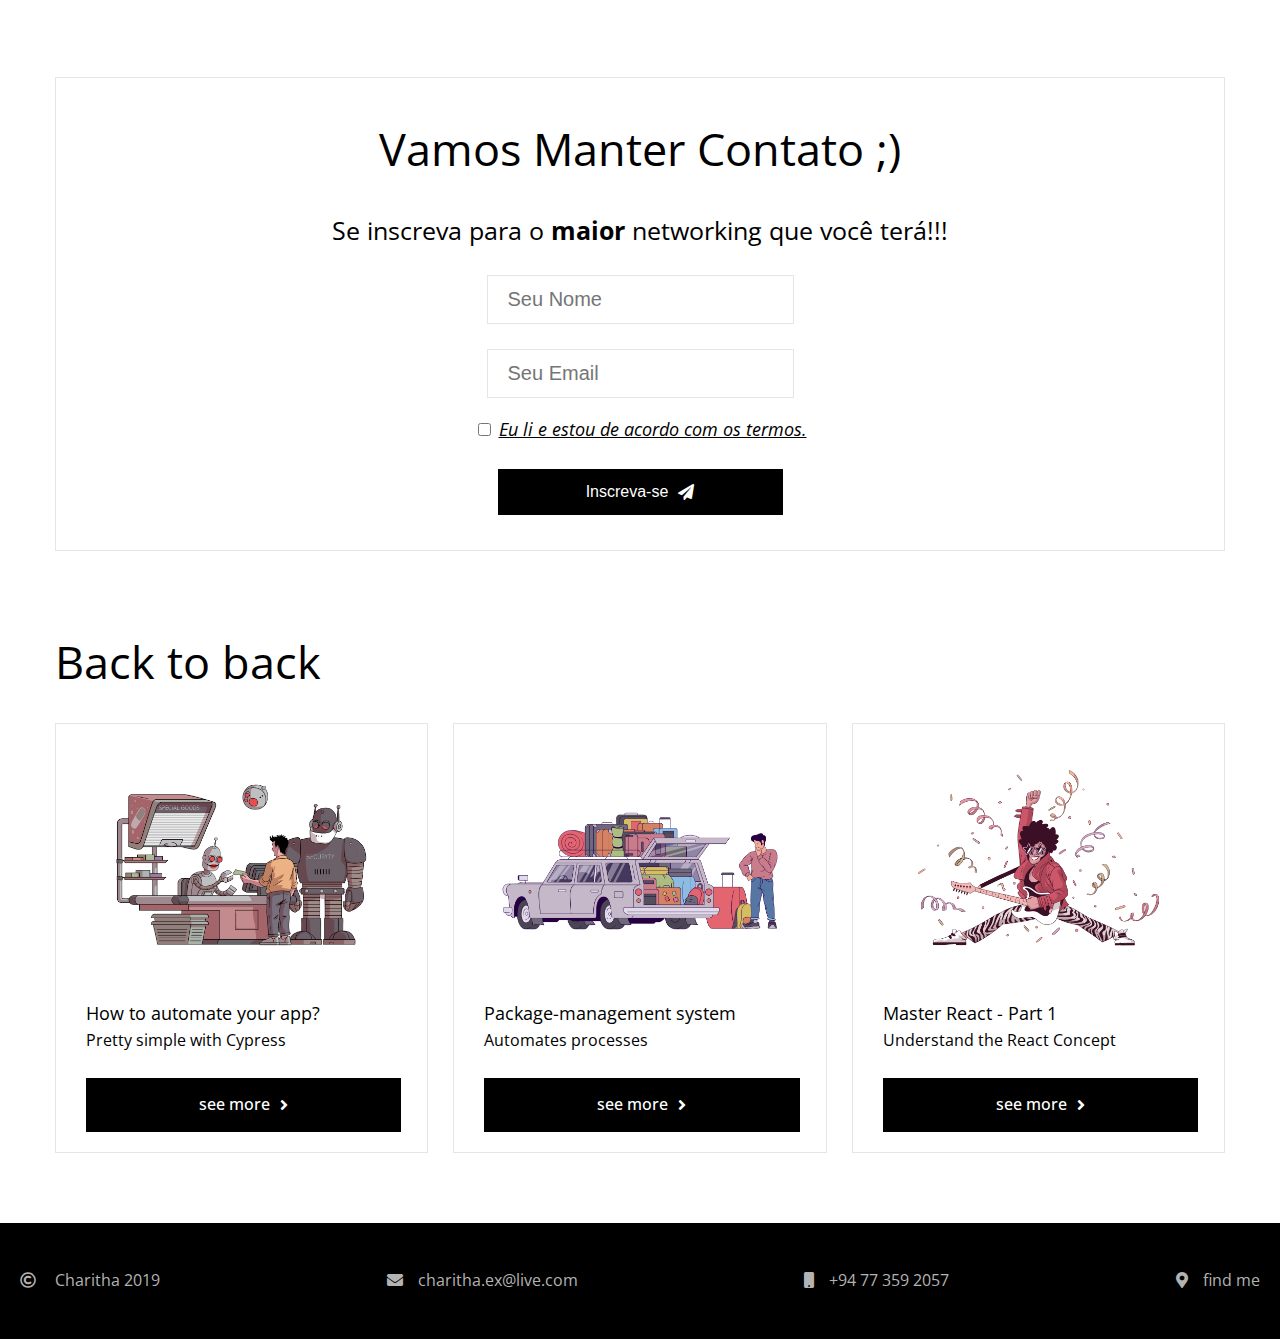
==== commit 3eb607d8: "mudança nos conteudos e alteração das fotos" ====
--- a/index.html
+++ b/index.html
@@ -70,20 +70,16 @@
               <figcaption>meu rostinho para vocês</figcaption>
             </figure>
             <section class="content">
-              <h2 class="title"> Minha Vida Pessoal </h2>
+              <h2 class="title"> Minha História </h2>
               <h3 class="sub-title">
-                Um capitulo resumindo minha história.
+                O começo...
               </h3>
               <p class="summary">
-                Olá! se você parou neste site é porque tem o intuito de saber sobre
-                Davi de Oliveira Campos... Bom, sou um jovem que gosta de 
-                desafiar o que posso fazer no mundo, costumo ser bem comunicativo e 
-                gosto de construir bons relacionamentos por onde passo. Acredito que esteja aqui
-                exatamente por este motivo, em algum momento eu te abordei e entreguei meu "cartãozinho"
-                de contato.  
+                Olá, meu nome é Davi de Oliveira Campos e eu moro atualmente em São Paulo – SP. Não costumava ser o melhor aluno da turma, nem o mais aplicado. Não tinha objetivos claros para minha vida na época de escola, mas não costumava deixar pendências e nem fazia parte da minha rotina tirar “notas vermelhas”. Atualmente (depois de muitas procrastinações e de adiar muitos sonhos), resolvi alinhar minha vida de algum jeito. 
+ 
               </p>
               <a href="./pages/blog-post.html" class="btn">
-                see more <i class="fas fa-angle-right"></i>
+                continuar lendo <i class="fas fa-angle-right"></i>
               </a>
             </section>
           </article>
@@ -106,7 +102,7 @@
                 manage all the needed behaviour in our react applications.
               </p>
               <a href="./pages/blog-post.html" class="btn"
-                >see more <i class="fas fa-angle-right"></i
+                >continuar lendo <i class="fas fa-angle-right"></i
               ></a>
             </section>
           </article>
@@ -130,15 +126,15 @@
                 un-mounts.
               </p>
               <a href="./pages/blog-post.html" class="btn"
-                >see more <i class="fas fa-angle-right"></i
+                >continuar lendo <i class="fas fa-angle-right"></i
               ></a>
             </section>
           </article>
 
           <section class="more-blogs">
-            <a class="btn" href="#"
+           <!--- <a class="btn" href="#"
               >load more blogs<i class="fas fa-chevron-down"></i>
-            </a>
+            </a> -->
           </section>
         </section>
 
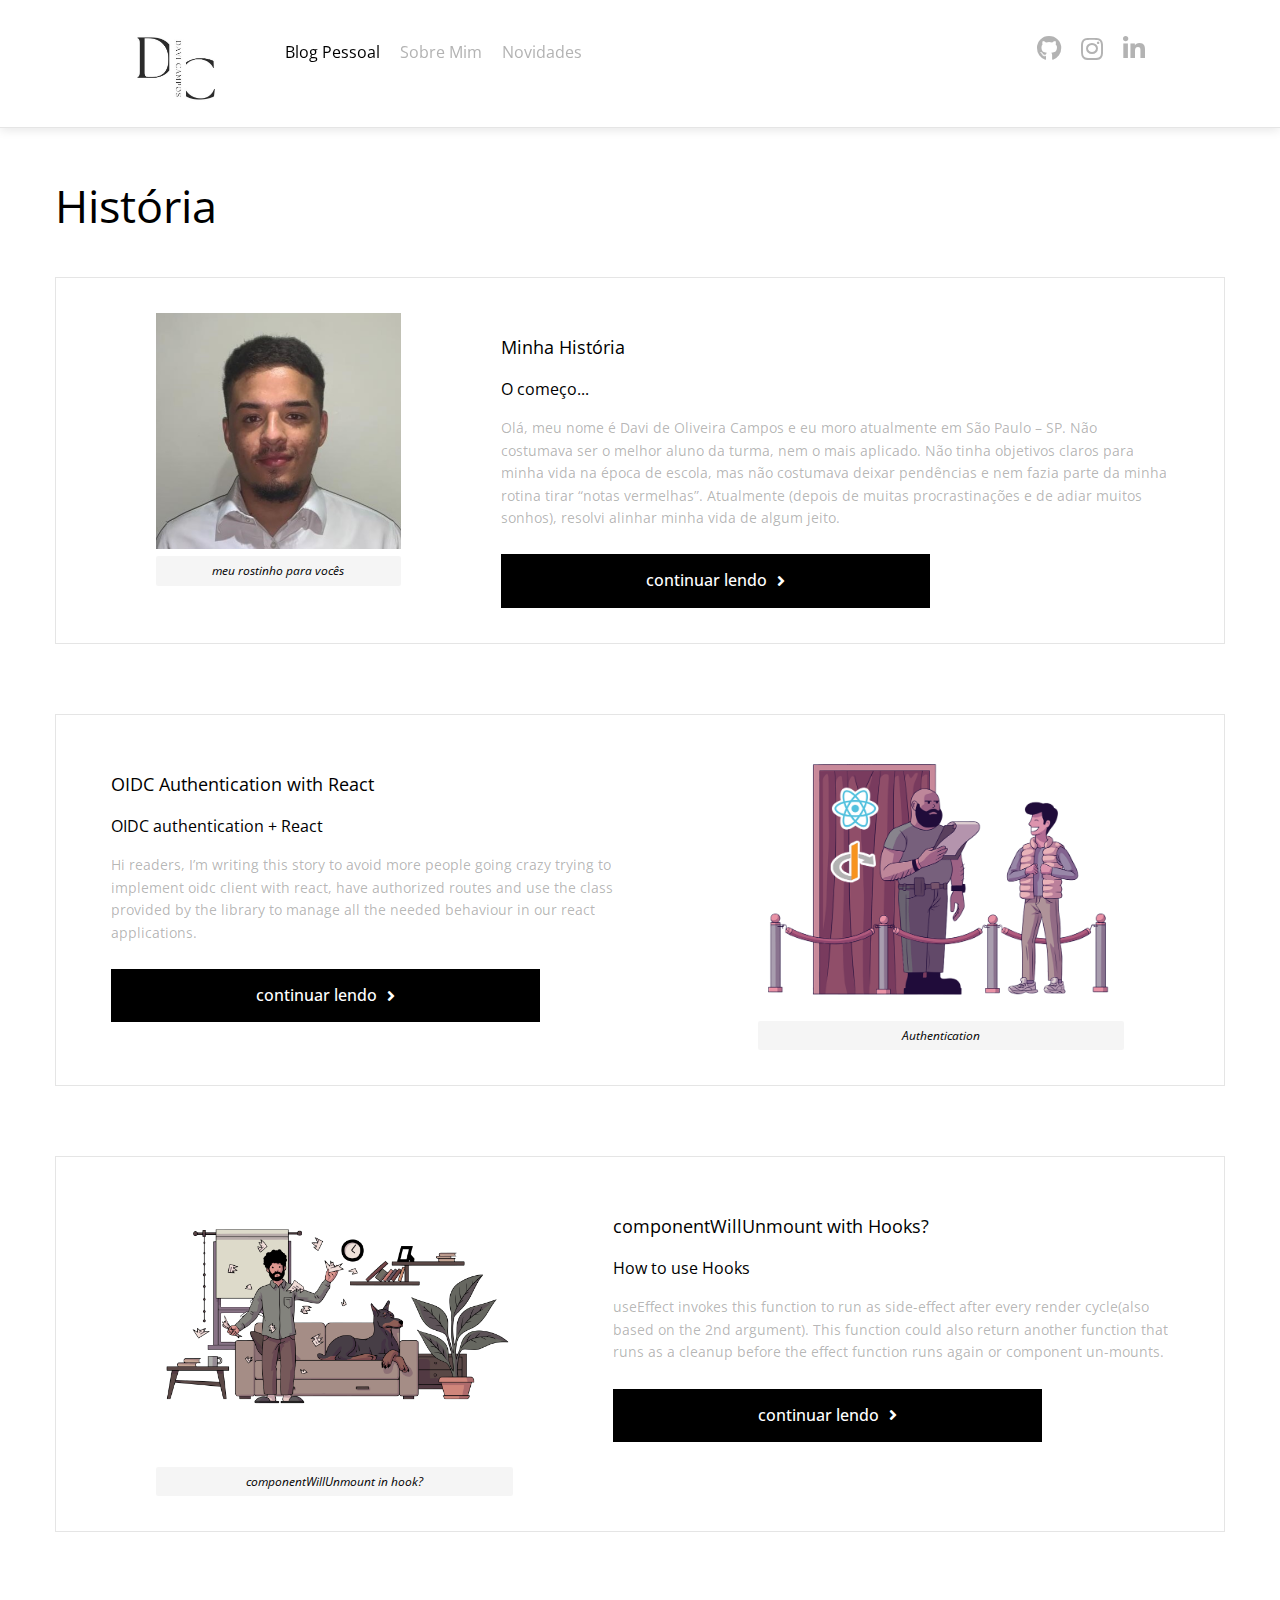
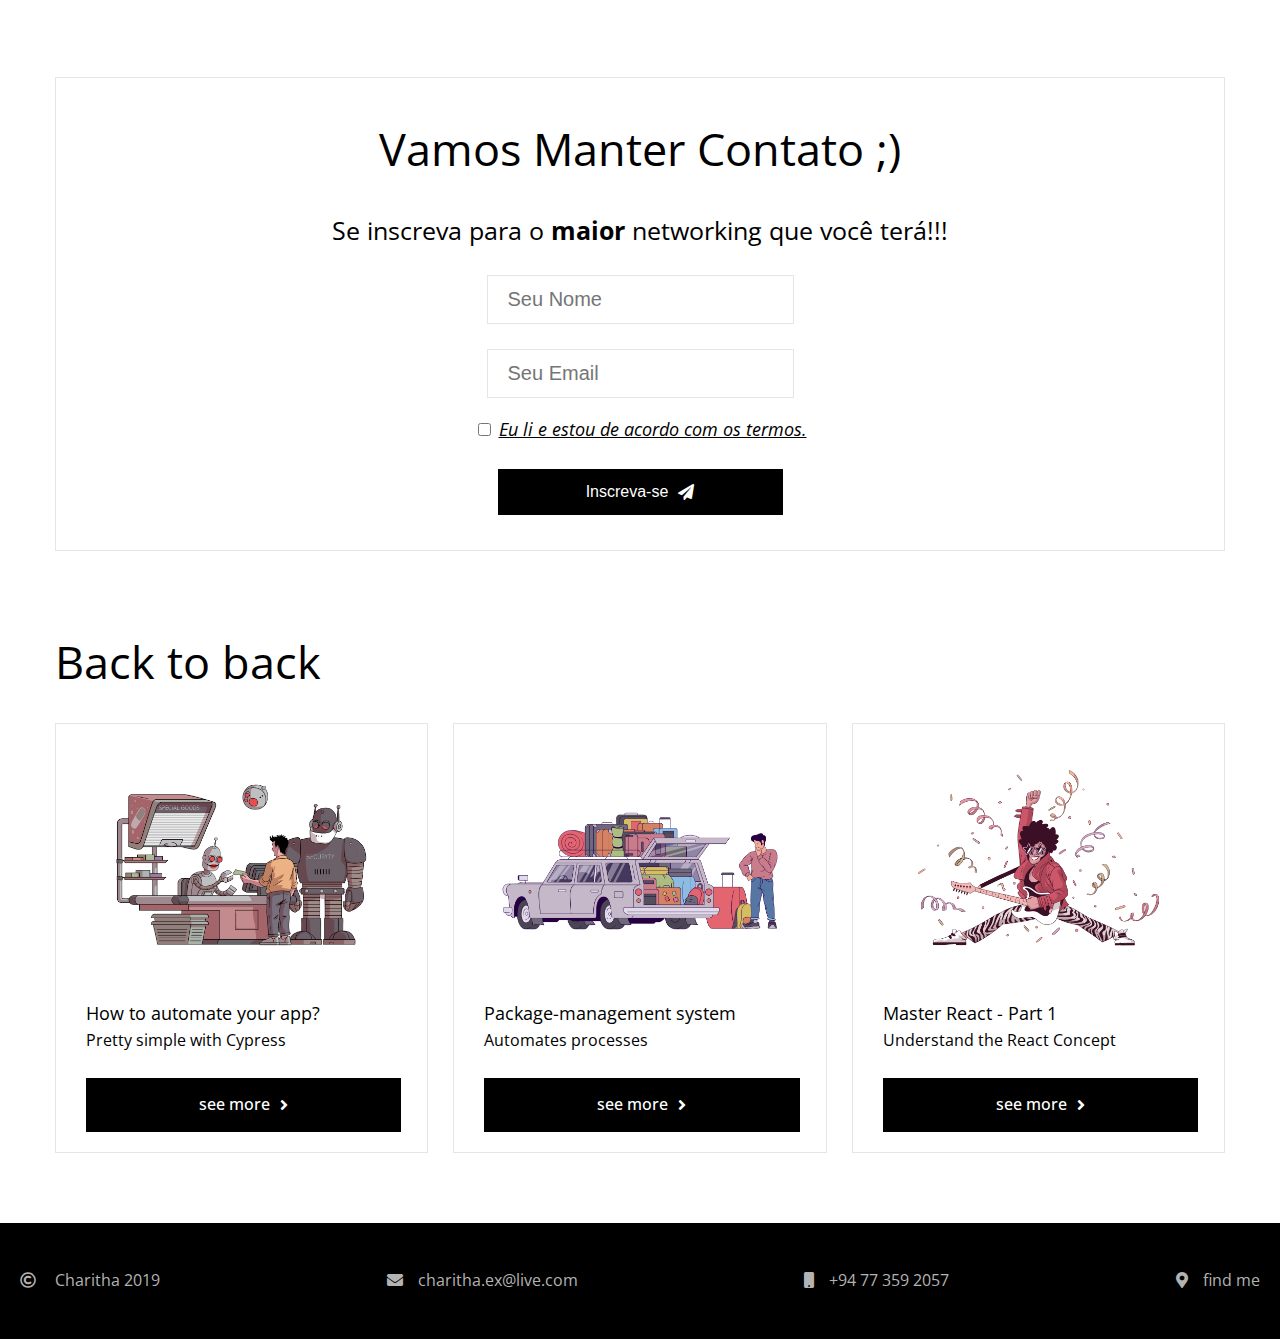
==== commit ba68bdeb: "alteração de links e formatação de paginas" ====
--- a/index.html
+++ b/index.html
@@ -31,11 +31,7 @@
             <li class="socials">
               <ul>
                 <li>
-                  <!--<a
-                    href="https://www.facebook.com/charitha.goonewardena"
-                    target="_blank"
-                    ><i class="fab fa-facebook"></i
-                  ></a>-->
+                  <a href="https://github.com/DaviOCampos" target="_blank"><i class="fab fa-github"></i></a>
                 </li>
                 <li>
                   <a href="https://www.instagram.com/ogdavas">
